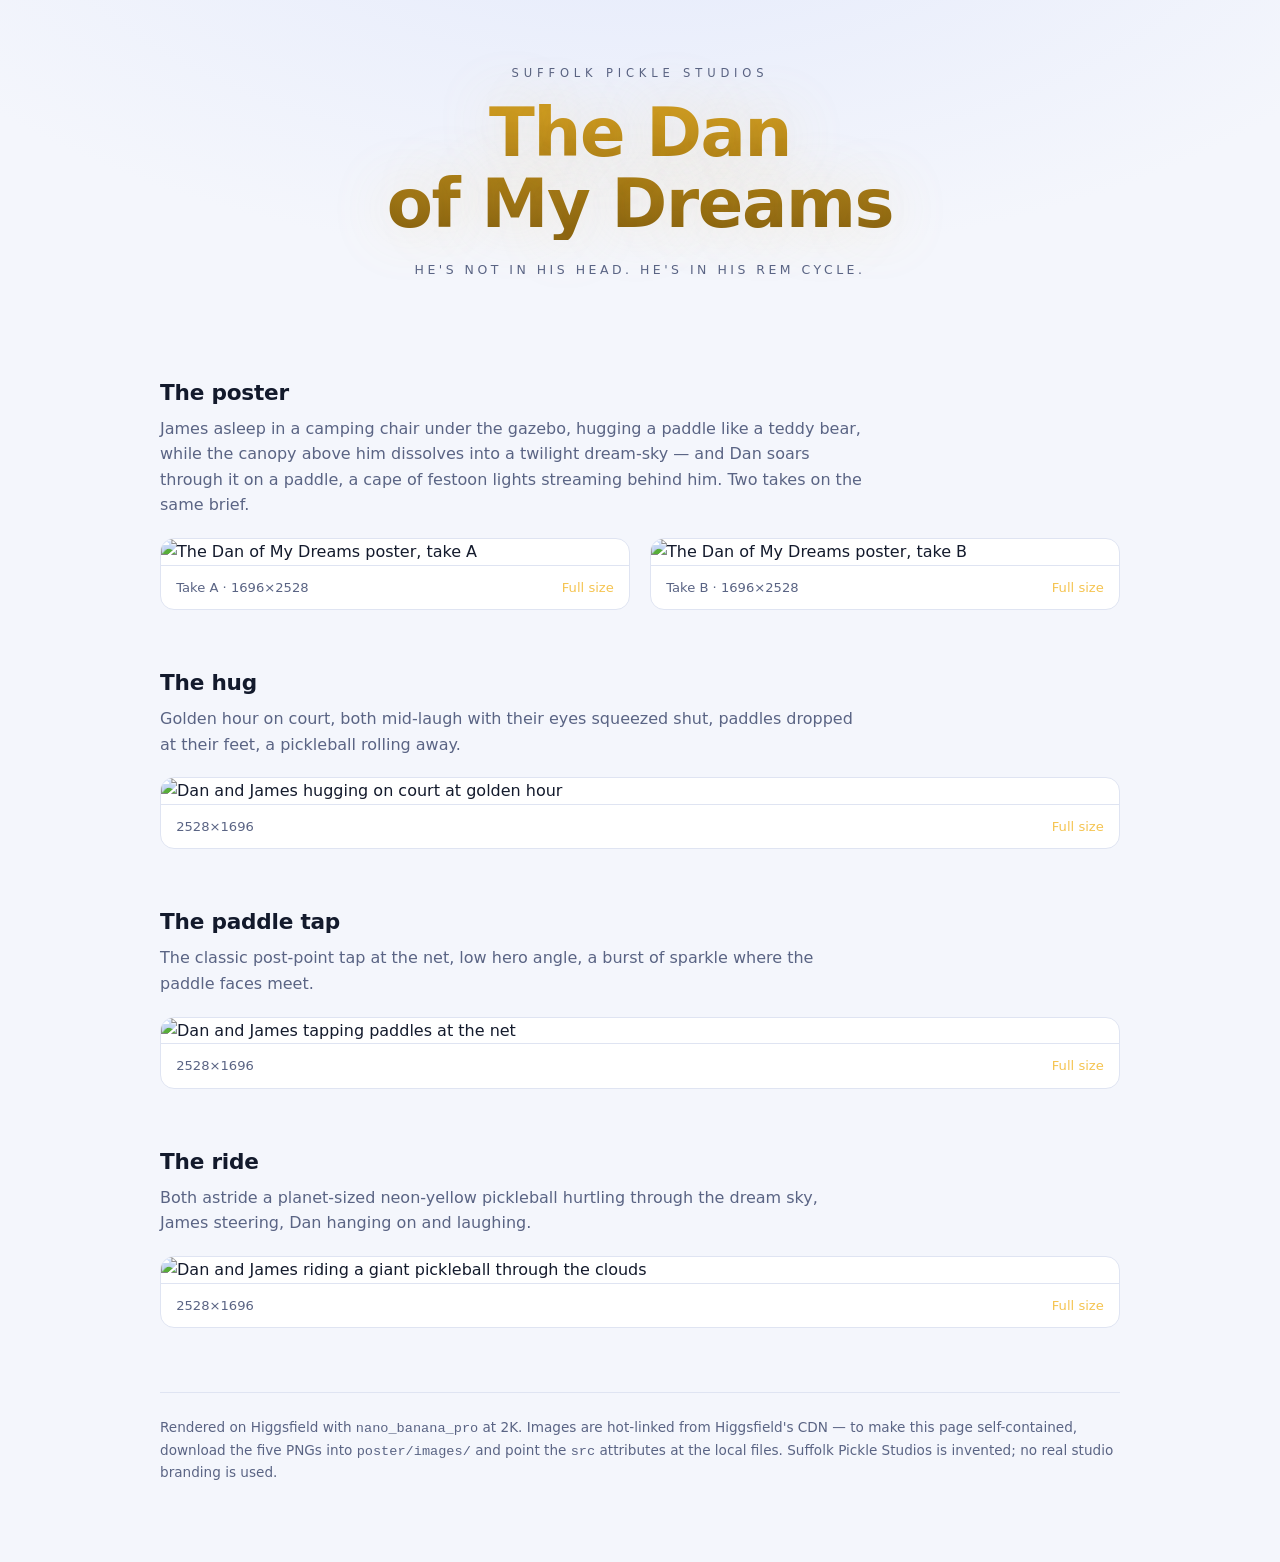
==== poster/index.html @ 025173ae "Add viewing gallery for 'The Dan of My Dreams' poster set Markdown gallery that renders on github.co" ====
<!doctype html>
<html lang="en">
<head>
<meta charset="utf-8">
<meta name="viewport" content="width=device-width, initial-scale=1">
<title>The Dan of My Dreams — gallery</title>
<style>
  :root {
    --bg: #0d1220;
    --panel: #151d33;
    --ink: #f2f5ff;
    --muted: #9aa7c7;
    --gold: #f5c451;
    --line: #26314e;
  }
  * { box-sizing: border-box; }
  body {
    margin: 0;
    padding: 0 1.25rem 5rem;
    background:
      radial-gradient(1200px 600px at 50% -10%, #23305a 0%, transparent 70%),
      var(--bg);
    color: var(--ink);
    font: 16px/1.6 ui-sans-serif, system-ui, -apple-system, "Segoe UI", sans-serif;
  }
  header { max-width: 60rem; margin: 0 auto; padding: 4rem 0 2.5rem; text-align: center; }
  h1 {
    margin: 0;
    font-size: clamp(2.2rem, 7vw, 4.2rem);
    line-height: 1.05;
    letter-spacing: -0.02em;
    background: linear-gradient(180deg, #fff8e6 10%, var(--gold) 90%);
    -webkit-background-clip: text;
    background-clip: text;
    color: transparent;
    text-shadow: 0 0 60px rgba(245, 196, 81, 0.25);
  }
  .studio {
    margin: 0 0 1rem;
    font-size: 0.72rem;
    letter-spacing: 0.42em;
    text-transform: uppercase;
    color: var(--muted);
  }
  .tagline {
    margin: 1.25rem 0 0;
    font-size: 0.78rem;
    letter-spacing: 0.28em;
    text-transform: uppercase;
    color: var(--muted);
  }
  main { max-width: 60rem; margin: 0 auto; }
  section { margin: 3.5rem 0 0; }
  h2 {
    font-size: 1.35rem;
    margin: 0 0 0.35rem;
    letter-spacing: -0.01em;
  }
  .cap { margin: 0 0 1.25rem; color: var(--muted); max-width: 44rem; }
  .grid { display: grid; gap: 1.25rem; grid-template-columns: 1fr; }
  @media (min-width: 42rem) { .grid.two { grid-template-columns: 1fr 1fr; } }
  figure {
    margin: 0;
    background: var(--panel);
    border: 1px solid var(--line);
    border-radius: 14px;
    overflow: hidden;
  }
  figure img { display: block; width: 100%; height: auto; }
  figcaption {
    padding: 0.7rem 0.95rem;
    font-size: 0.82rem;
    color: var(--muted);
    border-top: 1px solid var(--line);
    display: flex;
    justify-content: space-between;
    gap: 1rem;
  }
  figcaption a { color: var(--gold); text-decoration: none; }
  figcaption a:hover { text-decoration: underline; }
  footer {
    max-width: 60rem;
    margin: 4rem auto 0;
    padding-top: 1.5rem;
    border-top: 1px solid var(--line);
    color: var(--muted);
    font-size: 0.85rem;
  }
  @media (prefers-color-scheme: light) {
    :root { --bg: #f4f6fc; --panel: #fff; --ink: #131a2c; --muted: #5a6484; --line: #dfe4f2; }
    body { background: radial-gradient(1200px 600px at 50% -10%, #e3e9fb 0%, transparent 70%), var(--bg); }
    h1 { background: linear-gradient(180deg, #c9971f 10%, #8a6410 90%); -webkit-background-clip: text; background-clip: text; }
  }
</style>
</head>
<body>

<header>
  <p class="studio">Suffolk Pickle Studios</p>
  <h1>The Dan<br>of My Dreams</h1>
  <p class="tagline">He's not in his head. He's in his REM cycle.</p>
</header>

<main>

<section>
  <h2>The poster</h2>
  <p class="cap">
    James asleep in a camping chair under the gazebo, hugging a paddle like a
    teddy bear, while the canopy above him dissolves into a twilight dream-sky —
    and Dan soars through it on a paddle, a cape of festoon lights streaming
    behind him. Two takes on the same brief.
  </p>
  <div class="grid two">
    <figure>
      <img src="https://d8j0ntlcm91z4.cloudfront.net/user_3GUPCn4sC5wUC6rVbuYgnFTPXut/hf_20260727_100551_5acee1eb-1dad-46be-a592-d9c58580b7aa.png" alt="The Dan of My Dreams poster, take A">
      <figcaption><span>Take A · 1696×2528</span><a href="https://d8j0ntlcm91z4.cloudfront.net/user_3GUPCn4sC5wUC6rVbuYgnFTPXut/hf_20260727_100551_5acee1eb-1dad-46be-a592-d9c58580b7aa.png">Full size</a></figcaption>
    </figure>
    <figure>
      <img src="https://d8j0ntlcm91z4.cloudfront.net/user_3GUPCn4sC5wUC6rVbuYgnFTPXut/hf_20260727_100551_9f0d30ff-d28c-490d-ba0c-5cae6b9dc874.png" alt="The Dan of My Dreams poster, take B">
      <figcaption><span>Take B · 1696×2528</span><a href="https://d8j0ntlcm91z4.cloudfront.net/user_3GUPCn4sC5wUC6rVbuYgnFTPXut/hf_20260727_100551_9f0d30ff-d28c-490d-ba0c-5cae6b9dc874.png">Full size</a></figcaption>
    </figure>
  </div>
</section>

<section>
  <h2>The hug</h2>
  <p class="cap">Golden hour on court, both mid-laugh with their eyes squeezed shut, paddles dropped at their feet, a pickleball rolling away.</p>
  <div class="grid">
    <figure>
      <img src="https://d8j0ntlcm91z4.cloudfront.net/user_3GUPCn4sC5wUC6rVbuYgnFTPXut/hf_20260727_100559_2d5ee7c5-31ed-41ec-905e-9bece7751522.png" alt="Dan and James hugging on court at golden hour">
      <figcaption><span>2528×1696</span><a href="https://d8j0ntlcm91z4.cloudfront.net/user_3GUPCn4sC5wUC6rVbuYgnFTPXut/hf_20260727_100559_2d5ee7c5-31ed-41ec-905e-9bece7751522.png">Full size</a></figcaption>
    </figure>
  </div>
</section>

<section>
  <h2>The paddle tap</h2>
  <p class="cap">The classic post-point tap at the net, low hero angle, a burst of sparkle where the paddle faces meet.</p>
  <div class="grid">
    <figure>
      <img src="https://d8j0ntlcm91z4.cloudfront.net/user_3GUPCn4sC5wUC6rVbuYgnFTPXut/hf_20260727_100611_22f3fdc4-53ff-4ef8-af77-b396de3caa98.png" alt="Dan and James tapping paddles at the net">
      <figcaption><span>2528×1696</span><a href="https://d8j0ntlcm91z4.cloudfront.net/user_3GUPCn4sC5wUC6rVbuYgnFTPXut/hf_20260727_100611_22f3fdc4-53ff-4ef8-af77-b396de3caa98.png">Full size</a></figcaption>
    </figure>
  </div>
</section>

<section>
  <h2>The ride</h2>
  <p class="cap">Both astride a planet-sized neon-yellow pickleball hurtling through the dream sky, James steering, Dan hanging on and laughing.</p>
  <div class="grid">
    <figure>
      <img src="https://d8j0ntlcm91z4.cloudfront.net/user_3GUPCn4sC5wUC6rVbuYgnFTPXut/hf_20260727_100618_c4b129f8-7bd8-4cad-97cf-87b74b8796b5.png" alt="Dan and James riding a giant pickleball through the clouds">
      <figcaption><span>2528×1696</span><a href="https://d8j0ntlcm91z4.cloudfront.net/user_3GUPCn4sC5wUC6rVbuYgnFTPXut/hf_20260727_100618_c4b129f8-7bd8-4cad-97cf-87b74b8796b5.png">Full size</a></figcaption>
    </figure>
  </div>
</section>

</main>

<footer>
  Rendered on Higgsfield with <code>nano_banana_pro</code> at 2K.
  Images are hot-linked from Higgsfield's CDN — to make this page self-contained,
  download the five PNGs into <code>poster/images/</code> and point the
  <code>src</code> attributes at the local files.
  Suffolk Pickle Studios is invented; no real studio branding is used.
</footer>

</body>
</html>
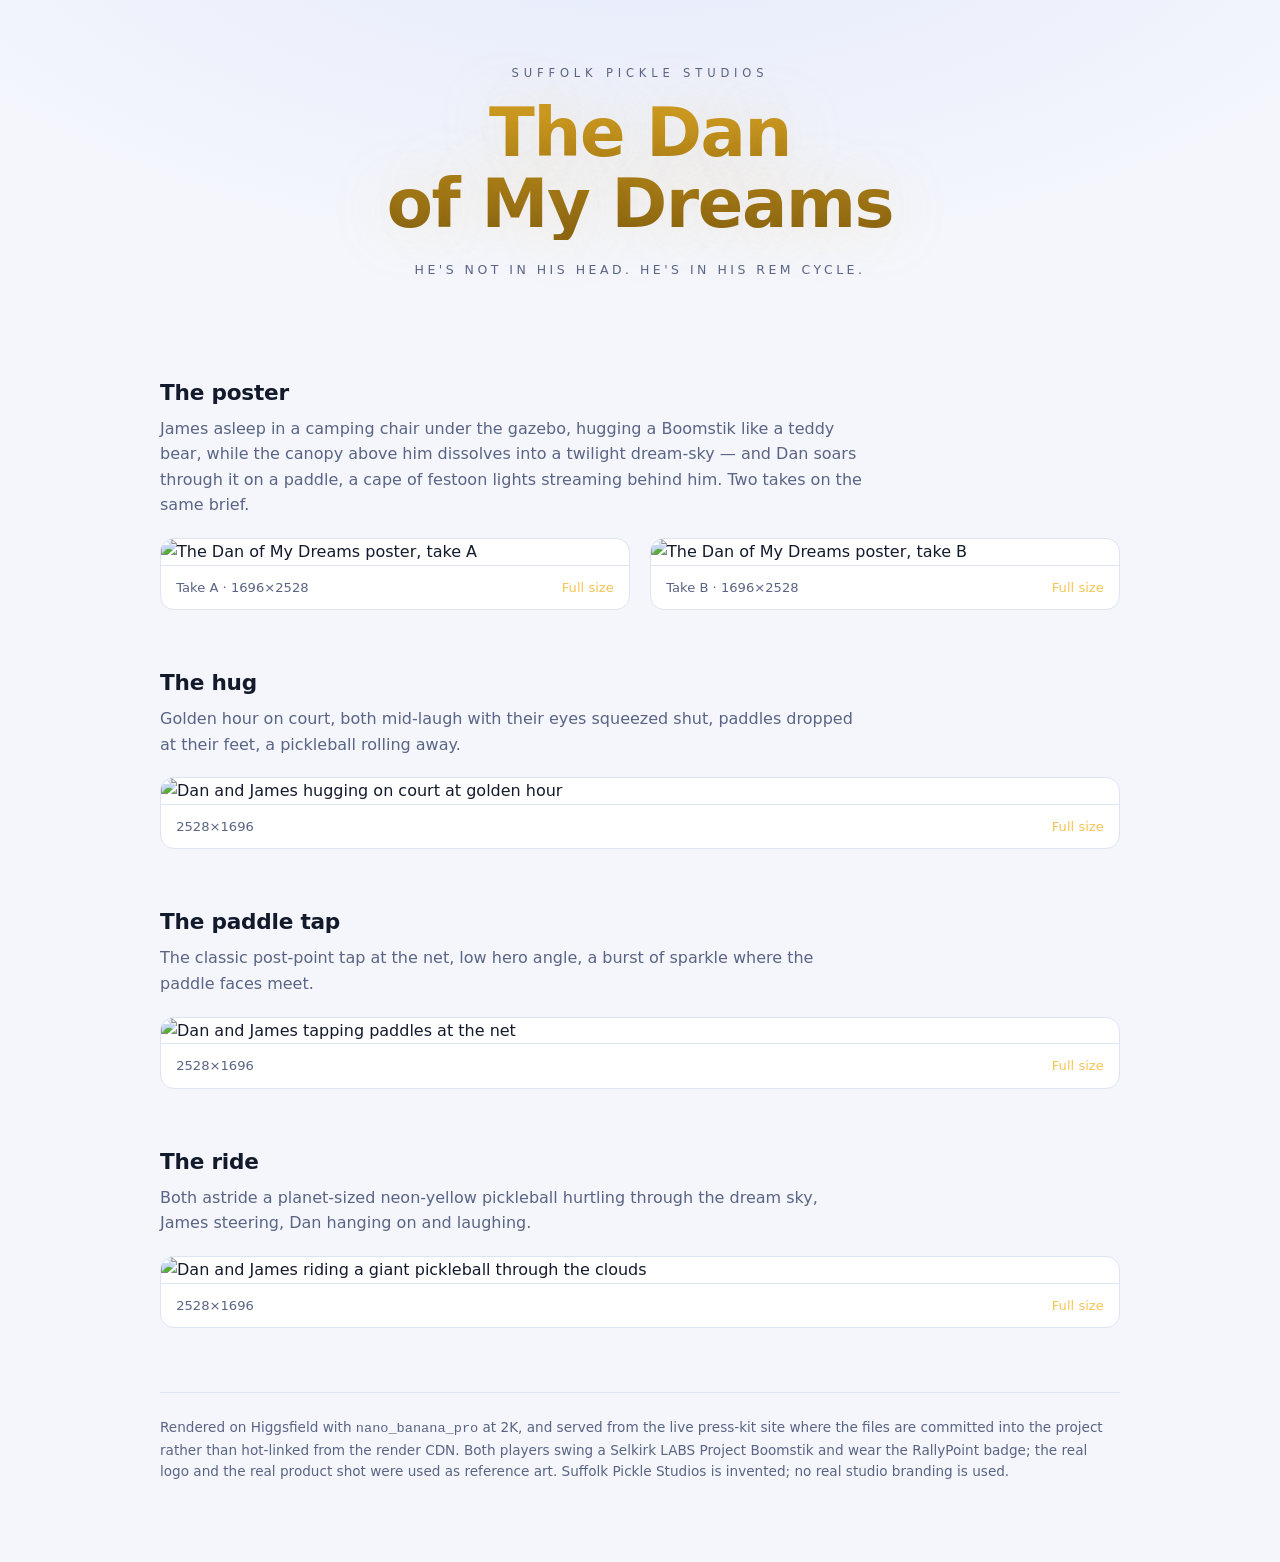
==== commit ced26b90: "Point gallery at the live self-hosted assets and note the kit refresh Co-Authored-By: Claude Opus 5 " ====
--- a/poster/index.html
+++ b/poster/index.html
@@ -106,19 +106,19 @@
 <section>
   <h2>The poster</h2>
   <p class="cap">
-    James asleep in a camping chair under the gazebo, hugging a paddle like a
+    James asleep in a camping chair under the gazebo, hugging a Boomstik like a
     teddy bear, while the canopy above him dissolves into a twilight dream-sky —
     and Dan soars through it on a paddle, a cape of festoon lights streaming
     behind him. Two takes on the same brief.
   </p>
   <div class="grid two">
     <figure>
-      <img src="https://d8j0ntlcm91z4.cloudfront.net/user_3GUPCn4sC5wUC6rVbuYgnFTPXut/hf_20260727_100551_5acee1eb-1dad-46be-a592-d9c58580b7aa.png" alt="The Dan of My Dreams poster, take A">
-      <figcaption><span>Take A · 1696×2528</span><a href="https://d8j0ntlcm91z4.cloudfront.net/user_3GUPCn4sC5wUC6rVbuYgnFTPXut/hf_20260727_100551_5acee1eb-1dad-46be-a592-d9c58580b7aa.png">Full size</a></figcaption>
+      <img src="https://dan-of-my-dreams.higgsfield.app/assets/poster-a-display.webp" alt="The Dan of My Dreams poster, take A">
+      <figcaption><span>Take A · 1696×2528</span><a href="https://dan-of-my-dreams.higgsfield.app/assets/poster-a.webp">Full size</a></figcaption>
     </figure>
     <figure>
-      <img src="https://d8j0ntlcm91z4.cloudfront.net/user_3GUPCn4sC5wUC6rVbuYgnFTPXut/hf_20260727_100551_9f0d30ff-d28c-490d-ba0c-5cae6b9dc874.png" alt="The Dan of My Dreams poster, take B">
-      <figcaption><span>Take B · 1696×2528</span><a href="https://d8j0ntlcm91z4.cloudfront.net/user_3GUPCn4sC5wUC6rVbuYgnFTPXut/hf_20260727_100551_9f0d30ff-d28c-490d-ba0c-5cae6b9dc874.png">Full size</a></figcaption>
+      <img src="https://dan-of-my-dreams.higgsfield.app/assets/poster-b-display.webp" alt="The Dan of My Dreams poster, take B">
+      <figcaption><span>Take B · 1696×2528</span><a href="https://dan-of-my-dreams.higgsfield.app/assets/poster-b.webp">Full size</a></figcaption>
     </figure>
   </div>
 </section>
@@ -128,8 +128,8 @@
   <p class="cap">Golden hour on court, both mid-laugh with their eyes squeezed shut, paddles dropped at their feet, a pickleball rolling away.</p>
   <div class="grid">
     <figure>
-      <img src="https://d8j0ntlcm91z4.cloudfront.net/user_3GUPCn4sC5wUC6rVbuYgnFTPXut/hf_20260727_100559_2d5ee7c5-31ed-41ec-905e-9bece7751522.png" alt="Dan and James hugging on court at golden hour">
-      <figcaption><span>2528×1696</span><a href="https://d8j0ntlcm91z4.cloudfront.net/user_3GUPCn4sC5wUC6rVbuYgnFTPXut/hf_20260727_100559_2d5ee7c5-31ed-41ec-905e-9bece7751522.png">Full size</a></figcaption>
+      <img src="https://dan-of-my-dreams.higgsfield.app/assets/scene-hug-display.webp" alt="Dan and James hugging on court at golden hour">
+      <figcaption><span>2528×1696</span><a href="https://dan-of-my-dreams.higgsfield.app/assets/scene-hug.webp">Full size</a></figcaption>
     </figure>
   </div>
 </section>
@@ -139,8 +139,8 @@
   <p class="cap">The classic post-point tap at the net, low hero angle, a burst of sparkle where the paddle faces meet.</p>
   <div class="grid">
     <figure>
-      <img src="https://d8j0ntlcm91z4.cloudfront.net/user_3GUPCn4sC5wUC6rVbuYgnFTPXut/hf_20260727_100611_22f3fdc4-53ff-4ef8-af77-b396de3caa98.png" alt="Dan and James tapping paddles at the net">
-      <figcaption><span>2528×1696</span><a href="https://d8j0ntlcm91z4.cloudfront.net/user_3GUPCn4sC5wUC6rVbuYgnFTPXut/hf_20260727_100611_22f3fdc4-53ff-4ef8-af77-b396de3caa98.png">Full size</a></figcaption>
+      <img src="https://dan-of-my-dreams.higgsfield.app/assets/scene-tap-display.webp" alt="Dan and James tapping paddles at the net">
+      <figcaption><span>2528×1696</span><a href="https://dan-of-my-dreams.higgsfield.app/assets/scene-tap.webp">Full size</a></figcaption>
     </figure>
   </div>
 </section>
@@ -150,8 +150,8 @@
   <p class="cap">Both astride a planet-sized neon-yellow pickleball hurtling through the dream sky, James steering, Dan hanging on and laughing.</p>
   <div class="grid">
     <figure>
-      <img src="https://d8j0ntlcm91z4.cloudfront.net/user_3GUPCn4sC5wUC6rVbuYgnFTPXut/hf_20260727_100618_c4b129f8-7bd8-4cad-97cf-87b74b8796b5.png" alt="Dan and James riding a giant pickleball through the clouds">
-      <figcaption><span>2528×1696</span><a href="https://d8j0ntlcm91z4.cloudfront.net/user_3GUPCn4sC5wUC6rVbuYgnFTPXut/hf_20260727_100618_c4b129f8-7bd8-4cad-97cf-87b74b8796b5.png">Full size</a></figcaption>
+      <img src="https://dan-of-my-dreams.higgsfield.app/assets/scene-ride-display.webp" alt="Dan and James riding a giant pickleball through the clouds">
+      <figcaption><span>2528×1696</span><a href="https://dan-of-my-dreams.higgsfield.app/assets/scene-ride.webp">Full size</a></figcaption>
     </figure>
   </div>
 </section>
@@ -159,10 +159,11 @@
 </main>
 
 <footer>
-  Rendered on Higgsfield with <code>nano_banana_pro</code> at 2K.
-  Images are hot-linked from Higgsfield's CDN — to make this page self-contained,
-  download the five PNGs into <code>poster/images/</code> and point the
-  <code>src</code> attributes at the local files.
+  Rendered on Higgsfield with <code>nano_banana_pro</code> at 2K, and served from the
+  live press-kit site where the files are committed into the project rather than
+  hot-linked from the render CDN.
+  Both players swing a Selkirk LABS Project Boomstik and wear the RallyPoint badge;
+  the real logo and the real product shot were used as reference art.
   Suffolk Pickle Studios is invented; no real studio branding is used.
 </footer>
 
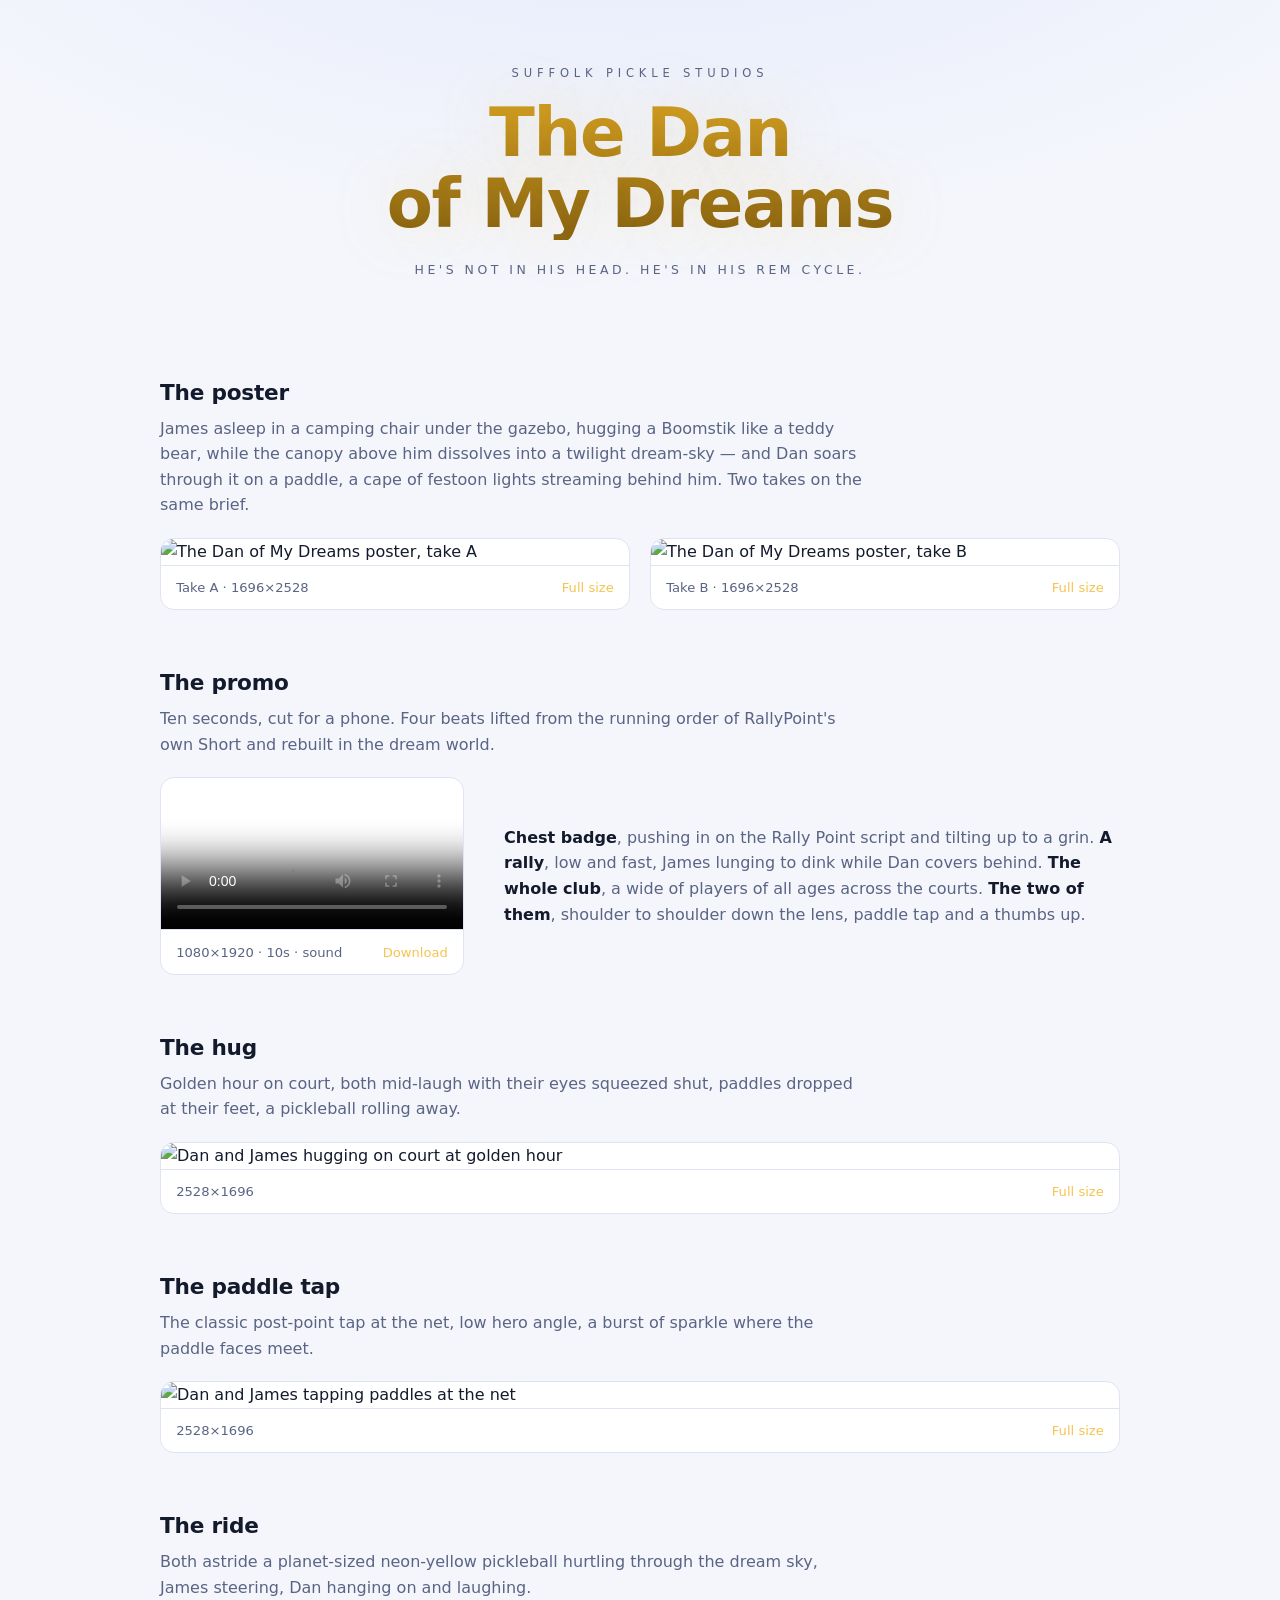
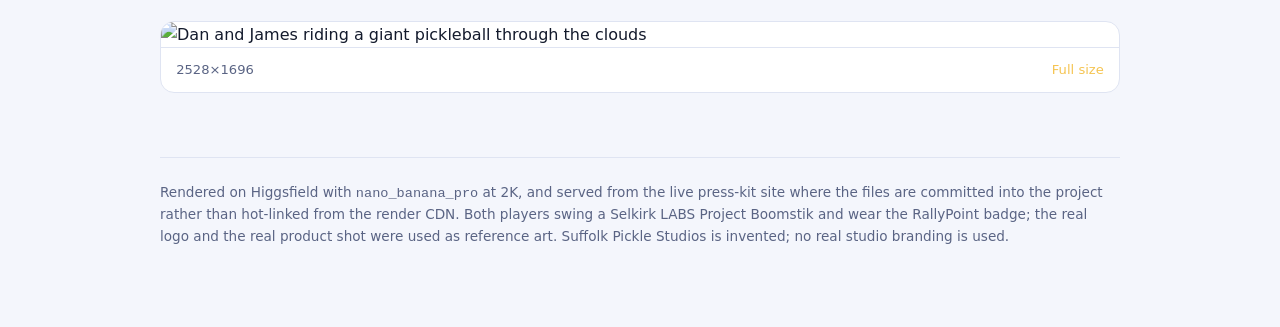
==== commit 4d066ef8: "Add the ten second promo to the GitHub gallery Poster-frame link in GALLERY.md (GitHub strips video " ====
--- a/poster/index.html
+++ b/poster/index.html
@@ -66,7 +66,12 @@
     border-radius: 14px;
     overflow: hidden;
   }
-  figure img { display: block; width: 100%; height: auto; }
+  figure img, figure video { display: block; width: 100%; height: auto; }
+  .promo { display: grid; gap: 1.5rem; align-items: center; }
+  @media (min-width: 42rem) { .promo { grid-template-columns: 19rem minmax(0, 1fr); gap: 2.5rem; } }
+  .promo figure { max-width: 19rem; }
+  .promo .blurb { color: var(--muted); }
+  .promo .blurb strong { color: var(--ink); font-weight: 600; }
   figcaption {
     padding: 0.7rem 0.95rem;
     font-size: 0.82rem;
@@ -124,6 +129,31 @@
 </section>
 
 <section>
+  <h2>The promo</h2>
+  <p class="cap">
+    Ten seconds, cut for a phone. Four beats lifted from the running order of
+    RallyPoint's own Short and rebuilt in the dream world.
+  </p>
+  <div class="promo">
+    <figure>
+      <video controls playsinline preload="metadata"
+             poster="https://dan-of-my-dreams.higgsfield.app/assets/promo-poster.webp">
+        <source src="https://dan-of-my-dreams.higgsfield.app/assets/promo.mp4" type="video/mp4">
+        Your browser cannot play this clip.
+        <a href="https://dan-of-my-dreams.higgsfield.app/assets/promo.mp4">Download the MP4</a>.
+      </video>
+      <figcaption><span>1080×1920 · 10s · sound</span><a href="https://dan-of-my-dreams.higgsfield.app/assets/promo.mp4">Download</a></figcaption>
+    </figure>
+    <p class="blurb">
+      <strong>Chest badge</strong>, pushing in on the Rally Point script and tilting up to a grin.
+      <strong>A rally</strong>, low and fast, James lunging to dink while Dan covers behind.
+      <strong>The whole club</strong>, a wide of players of all ages across the courts.
+      <strong>The two of them</strong>, shoulder to shoulder down the lens, paddle tap and a thumbs up.
+    </p>
+  </div>
+</section>
+
+<section>
   <h2>The hug</h2>
   <p class="cap">Golden hour on court, both mid-laugh with their eyes squeezed shut, paddles dropped at their feet, a pickleball rolling away.</p>
   <div class="grid">
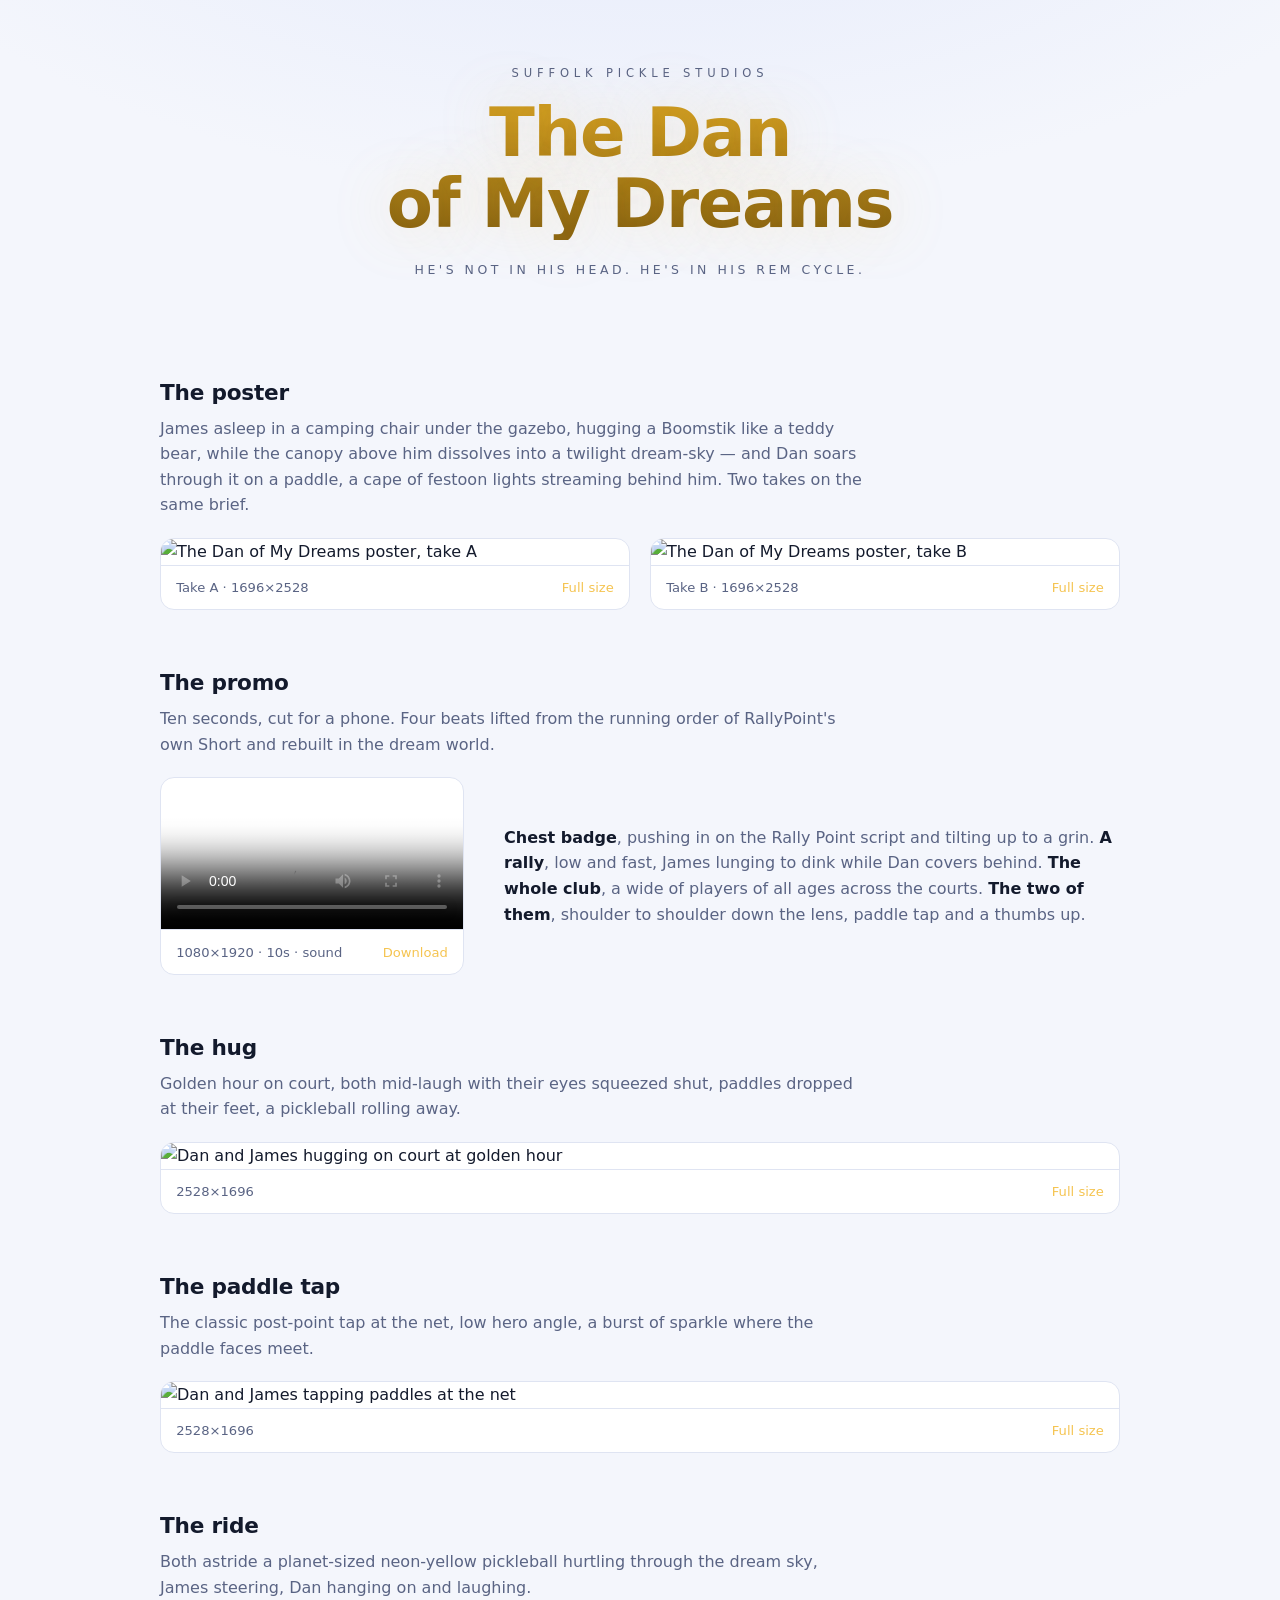
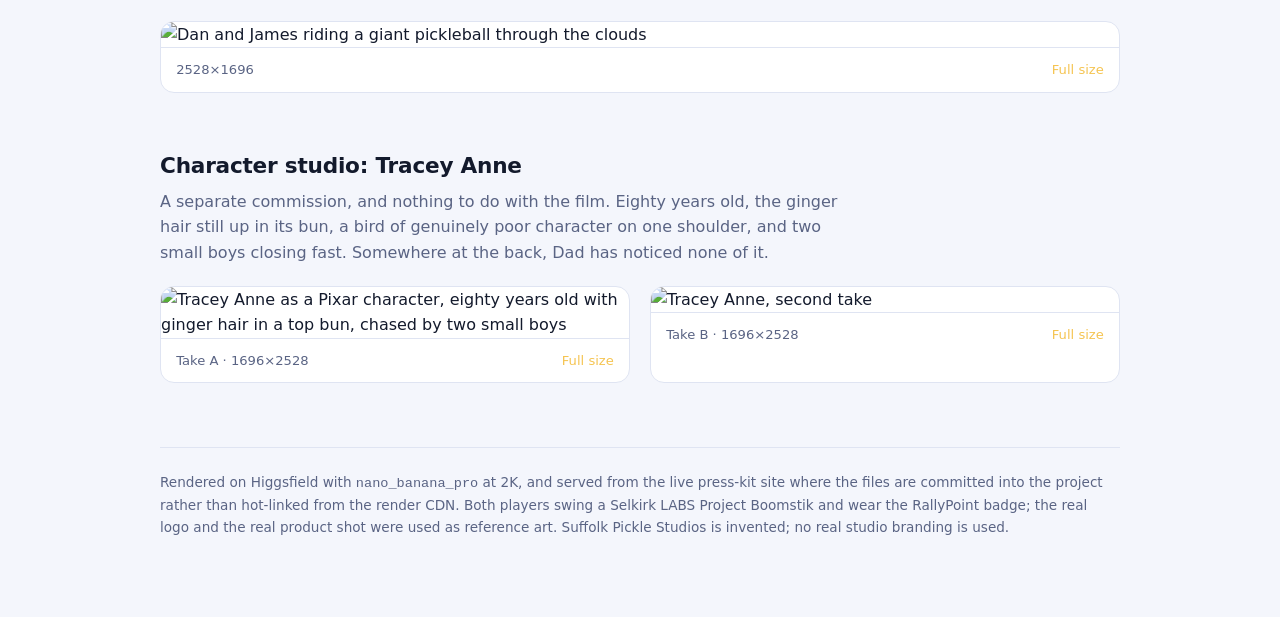
==== commit ea9fd9e0: "Add Tracey Anne character studio to the GitHub gallery Co-Authored-By: Claude Opus 5 <noreply@anthro" ====
--- a/poster/index.html
+++ b/poster/index.html
@@ -186,6 +186,26 @@
   </div>
 </section>
 
+<section>
+  <h2>Character studio: Tracey Anne</h2>
+  <p class="cap">
+    A separate commission, and nothing to do with the film. Eighty years old, the
+    ginger hair still up in its bun, a bird of genuinely poor character on one
+    shoulder, and two small boys closing fast. Somewhere at the back, Dad has
+    noticed none of it.
+  </p>
+  <div class="grid two">
+    <figure>
+      <img src="https://dan-of-my-dreams.higgsfield.app/assets/tracey-a-display.webp" alt="Tracey Anne as a Pixar character, eighty years old with ginger hair in a top bun, chased by two small boys">
+      <figcaption><span>Take A · 1696×2528</span><a href="https://dan-of-my-dreams.higgsfield.app/assets/tracey-a.webp">Full size</a></figcaption>
+    </figure>
+    <figure>
+      <img src="https://dan-of-my-dreams.higgsfield.app/assets/tracey-b-display.webp" alt="Tracey Anne, second take">
+      <figcaption><span>Take B · 1696×2528</span><a href="https://dan-of-my-dreams.higgsfield.app/assets/tracey-b.webp">Full size</a></figcaption>
+    </figure>
+  </div>
+</section>
+
 </main>
 
 <footer>
